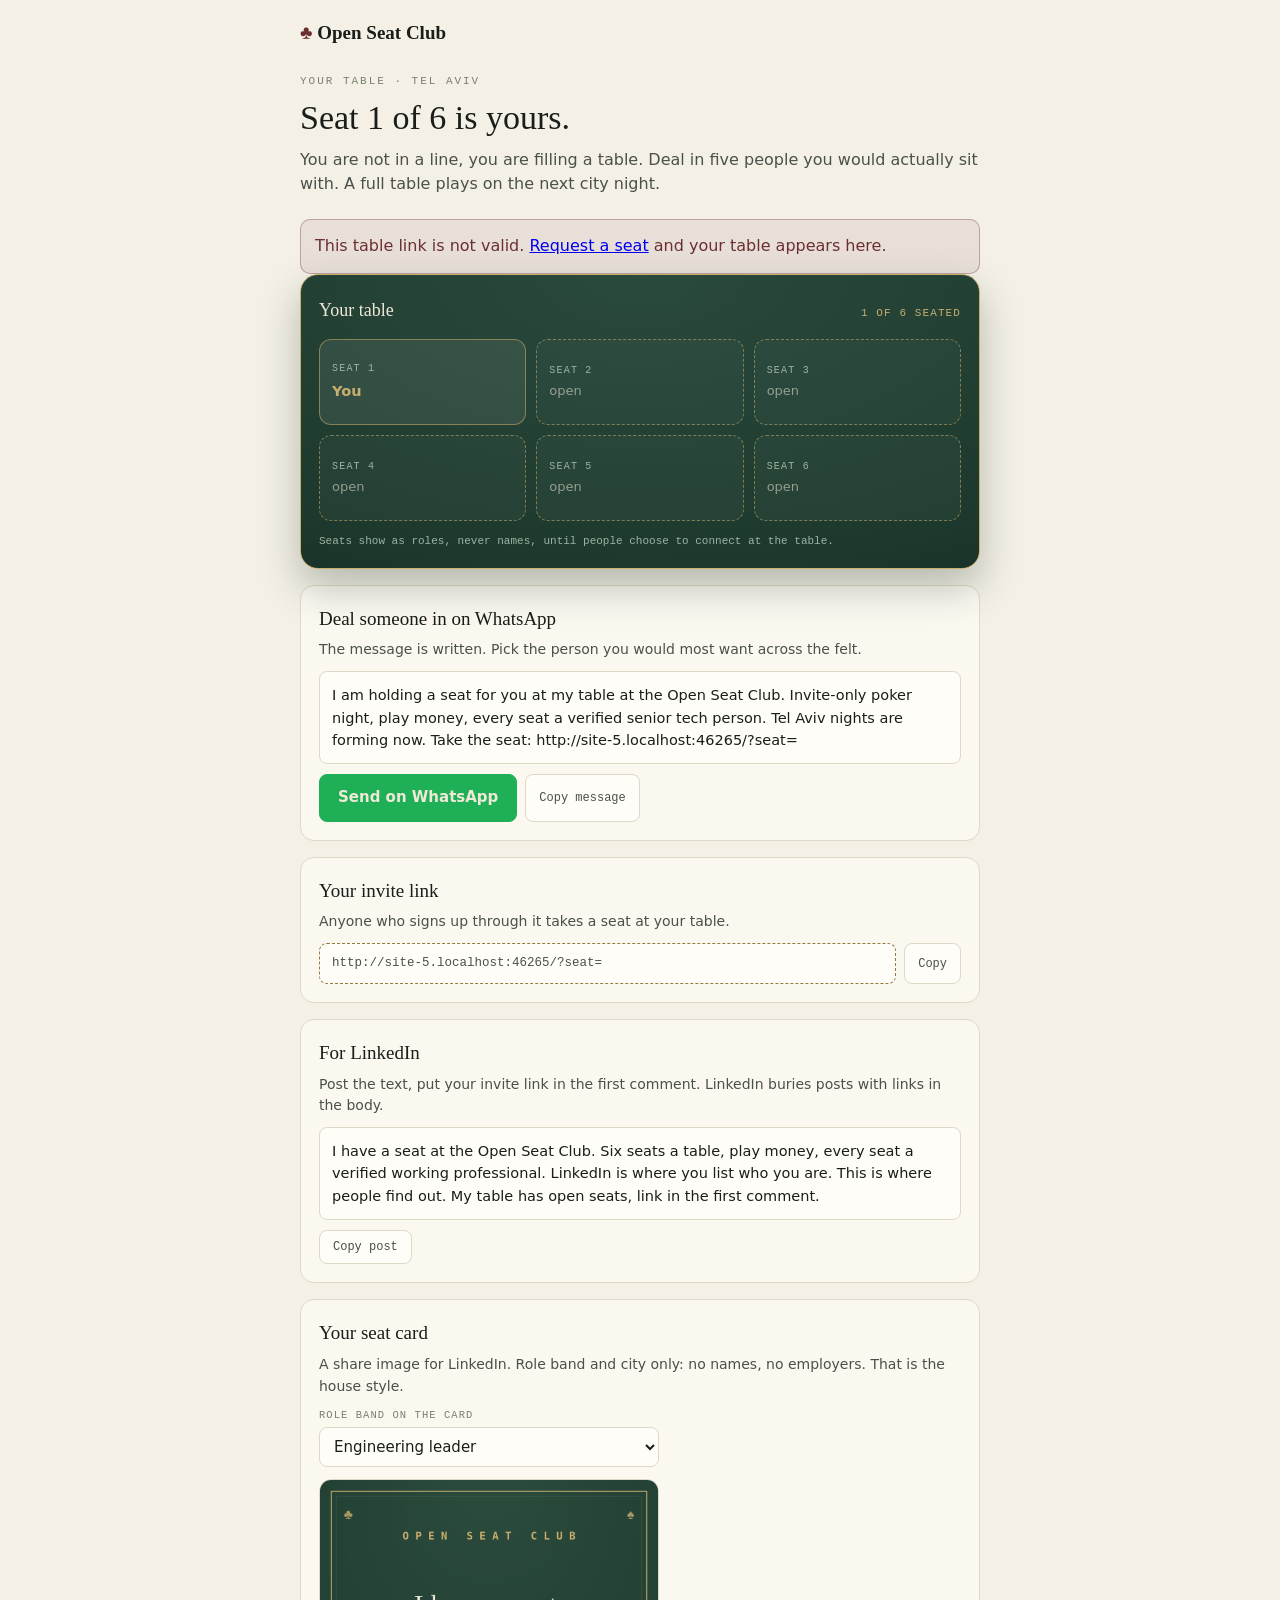
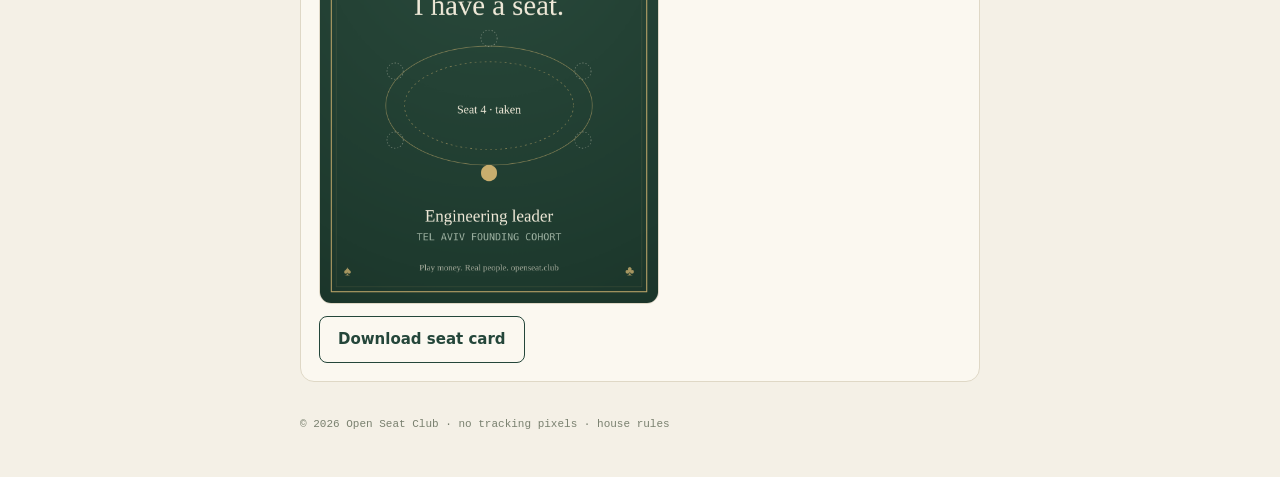
==== site/table.html @ 732f2aae "site static files (public web assets, source of truth for build-time fetch)" ====
<!doctype html>
<html lang="en">
<head>
<meta charset="utf-8">
<meta name="viewport" content="width=device-width, initial-scale=1, viewport-fit=cover">
<meta name="theme-color" content="#F4F0E6">
<meta name="robots" content="noindex">
<meta name="description" content="Your table at the Open Seat Club: six seats, five to deal in.">
<title>Your table · Open Seat Club</title>
<meta property="og:title" content="A seat is being held for you">
<meta property="og:description" content="Open Seat Club: invite-only, no-stakes poker, every seat a verified working professional. Tel Aviv deals first.">
<meta property="og:type" content="website">
<meta property="og:image" content="https://cdn.jsdelivr.net/gh/odedrochman/openseatclub-assets@63328d684c7a0b4c6c0c8c598cdfc95924810e41/og-felt.png">
<meta property="og:image:width" content="600">
<meta property="og:image:height" content="315">
<style>
  :root{
    --bone:#F4F0E6; --surface:#FBF8F0; --raised:#FFFDF7; --ink:#191E1A;
    --sec:#49514A; --muted:#79806F; --border:#DFD8C6;
    --pine:#24463A; --pine2:#183227; --brass:#96793D; --oxblood:#6B2F31;
    --felt:#1E3A2E; --gold:#C9AE6E; --green:#7FBF98; --cream:#EFE9D8; --sage:#9FB3A3;
    --disp:"Spectral", Georgia, "Times New Roman", serif;
    --body:"Alegreya Sans", "Gill Sans", "Segoe UI", system-ui, sans-serif;
    --mono:"IBM Plex Mono", "SF Mono", Menlo, Consolas, monospace;
  }
  *,*::before,*::after{box-sizing:border-box;margin:0;padding:0}
  html,body{overflow-x:clip}
  body{background:var(--bone);color:var(--ink);font-family:var(--body);line-height:1.55;font-size:16px}
  .wrap{max-width:720px;margin:0 auto;padding:0 20px}
  header{padding:18px 0 0}
  .mark{font-family:var(--disp);font-size:19px;font-weight:600}
  .mark .pip{color:var(--oxblood)}
  .eyebrow{font-family:var(--mono);font-size:11px;letter-spacing:.18em;text-transform:uppercase;color:var(--muted);margin:26px 0 8px}
  h1{font-family:var(--disp);font-weight:500;font-size:clamp(26px,6vw,34px);line-height:1.15;margin-bottom:10px}
  .lede{color:var(--sec);margin-bottom:22px}
  /* felt */
  .feltbox{position:relative;background:radial-gradient(130% 150% at 50% 0%,#2A4A3C 0%,var(--felt) 62%,#152A21 100%);border:1px solid var(--gold);border-radius:18px;padding:22px 18px 18px;color:var(--cream);box-shadow:0 18px 40px rgba(21,42,33,.28)}
  .fhd{display:flex;justify-content:space-between;align-items:baseline;gap:10px;flex-wrap:wrap;margin-bottom:14px}
  .fname{font-family:var(--disp);font-size:18px}
  .fstat{font-family:var(--mono);font-size:11px;letter-spacing:.1em;color:var(--gold)}
  .seats{display:grid;grid-template-columns:repeat(3,1fr);gap:10px}
  @media(max-width:430px){ .seats{grid-template-columns:repeat(2,1fr)} }
  .seat{border:1px dashed rgba(201,174,110,.55);border-radius:12px;min-height:86px;padding:10px 12px;background:rgba(255,253,247,.03);display:flex;flex-direction:column;justify-content:center;gap:3px}
  .seat.full{border-style:solid;background:rgba(255,253,247,.08)}
  .seat .sn{font-family:var(--mono);font-size:10px;letter-spacing:.12em;text-transform:uppercase;color:var(--sage)}
  .seat .sv{font-weight:700;font-size:14.5px}
  .seat.you .sv{color:var(--gold)}
  .seat .open{color:rgba(239,233,216,.55);font-size:13px}
  .fnote{font-family:var(--mono);font-size:11px;color:var(--sage);margin-top:12px}
  /* share blocks */
  .card{background:var(--surface);border:1px solid var(--border);border-radius:14px;padding:18px;margin-top:16px}
  .card h2{font-family:var(--disp);font-weight:500;font-size:19px;margin-bottom:6px}
  .card p.small{font-size:14px;color:var(--sec);margin-bottom:10px}
  .linkrow{display:flex;gap:8px;align-items:stretch}
  .linkbox{flex:1;font-family:var(--mono);font-size:12.5px;background:var(--raised);border:1px dashed var(--brass);border-radius:8px;padding:10px 12px;word-break:break-all;color:var(--sec)}
  .msg{font-size:14.5px;background:var(--raised);border:1px solid var(--border);border-radius:8px;padding:12px;color:var(--ink);white-space:pre-wrap;margin-bottom:10px}
  .btn{display:inline-block;font-family:var(--body);font-weight:700;font-size:15px;color:var(--cream);background:var(--pine);border:1px solid var(--pine);border-radius:8px;padding:11px 18px;cursor:pointer;text-decoration:none;text-align:center}
  .btn:hover{background:var(--pine2)}
  .btn.wa{background:#1FAF57;border-color:#1FAF57}
  .btn.ghost{background:transparent;color:var(--pine)}
  .mini{font-family:var(--mono);font-size:12px;padding:9px 13px;border:1px solid var(--border);border-radius:8px;background:var(--raised);color:var(--sec);cursor:pointer;white-space:nowrap}
  .mini:hover{border-color:var(--muted)}
  .mini.done{border-color:var(--green);color:var(--pine)}
  .btnrow{display:flex;gap:8px;flex-wrap:wrap;margin-top:4px}
  label{display:block;font-family:var(--mono);font-size:10.5px;letter-spacing:.1em;text-transform:uppercase;color:var(--muted);margin:10px 0 4px}
  select{font-family:var(--body);font-size:15px;padding:9px 10px;border:1px solid var(--border);border-radius:8px;background:var(--raised);color:var(--ink);width:100%;max-width:340px}
  canvas#cardcv{display:none}
  .cardprev{width:100%;max-width:340px;border-radius:12px;border:1px solid var(--border);display:block;margin:12px 0}
  footer{padding:34px 0 44px;font-family:var(--mono);font-size:11px;color:var(--muted)}
  .err{display:none;background:rgba(107,47,49,.08);border:1px solid rgba(107,47,49,.35);color:var(--oxblood);border-radius:10px;padding:14px;margin-top:20px}
</style>
</head>
<body>
<div class="wrap">
  <header><div class="mark"><span class="pip">&#9827;</span> Open Seat Club</div></header>

  <p class="eyebrow" id="welcome-line">Your table &middot; Tel Aviv</p>
  <h1 id="headline">Seat 1 of 6 is yours.</h1>
  <p class="lede">You are not in a line, you are filling a table. Deal in five people you would actually sit with. A full table plays on the next city night.</p>

  <div class="err" id="err">This table link is not valid. <a href="/">Request a seat</a> and your table appears here.</div>

  <div class="feltbox" id="felt">
    <div class="fhd"><span class="fname">Your table</span><span class="fstat" id="fstat">1 OF 6 SEATED</span></div>
    <div class="seats" id="seats"></div>
    <p class="fnote">Seats show as roles, never names, until people choose to connect at the table.</p>
  </div>

  <div class="card">
    <h2>Deal someone in on WhatsApp</h2>
    <p class="small">The message is written. Pick the person you would most want across the felt.</p>
    <div class="msg" id="wamsg"></div>
    <div class="btnrow">
      <a class="btn wa" id="wabtn" href="#" target="_blank" rel="noopener">Send on WhatsApp</a>
      <button class="mini" data-copy="wamsg">Copy message</button>
    </div>
  </div>

  <div class="card">
    <h2>Your invite link</h2>
    <p class="small">Anyone who signs up through it takes a seat at your table.</p>
    <div class="linkrow">
      <div class="linkbox" id="invlink"></div>
      <button class="mini" data-copy="invlink">Copy</button>
    </div>
  </div>

  <div class="card">
    <h2>For LinkedIn</h2>
    <p class="small">Post the text, put your invite link in the first comment. LinkedIn buries posts with links in the body.</p>
    <div class="msg" id="limsg"></div>
    <div class="btnrow"><button class="mini" data-copy="limsg">Copy post</button></div>
  </div>

  <div class="card">
    <h2>Your seat card</h2>
    <p class="small">A share image for LinkedIn. Role band and city only: no names, no employers. That is the house style.</p>
    <label for="role">Role band on the card</label>
    <select id="role">
      <option>Engineering leader</option>
      <option>Product leader</option>
      <option>Founder</option>
      <option>Design leader</option>
      <option>Data leader</option>
      <option>Senior operator</option>
    </select>
    <img class="cardprev" id="cardprev" alt="Preview of your seat card">
    <canvas id="cardcv" width="1080" height="1350"></canvas>
    <div class="btnrow">
      <a class="btn ghost" id="dl" download="open-seat-club-seat-card.png" href="#">Download seat card</a>
    </div>
  </div>

  <footer>&copy; 2026 Open Seat Club &middot; no tracking pixels &middot; house rules</footer>
</div>

<script>
(function(){
  "use strict";
  var qs=new URLSearchParams(location.search);
  var code=(qs.get('c')||'').toLowerCase().slice(0,16);
  var ORIGIN=location.origin;
  var invite=ORIGIN+'/?seat='+encodeURIComponent(code);

  var WA='I am holding a seat for you at my table at the Open Seat Club. Invite-only poker night, play money, every seat a verified senior tech person. Tel Aviv nights are forming now. Take the seat: '+invite;
  var LI='I have a seat at the Open Seat Club. Six seats a table, play money, every seat a verified working professional. LinkedIn is where you list who you are. This is where people find out. My table has open seats, link in the first comment.';

  document.getElementById('wamsg').textContent=WA;
  document.getElementById('limsg').textContent=LI;
  document.getElementById('invlink').textContent=invite;
  document.getElementById('wabtn').href='https://wa.me/?text='+encodeURIComponent(WA);
  if(qs.get('welcome')){ document.getElementById('welcome-line').textContent='Verified · Your table · Tel Aviv'; }

  /* copy buttons */
  document.querySelectorAll('[data-copy]').forEach(function(b){
    b.addEventListener('click',function(){
      var t=document.getElementById(b.getAttribute('data-copy')).textContent;
      (navigator.clipboard?navigator.clipboard.writeText(t):Promise.reject()).then(function(){
        b.classList.add('done'); var old=b.textContent; b.textContent='Copied';
        setTimeout(function(){ b.classList.remove('done'); b.textContent=old; },1600);
      }).catch(function(){
        var ta=document.createElement('textarea'); ta.value=t; document.body.appendChild(ta);
        ta.select(); try{ document.execCommand('copy'); }catch(e){} document.body.removeChild(ta);
        b.textContent='Copied'; setTimeout(function(){ b.textContent='Copy'; },1600);
      });
    });
  });

  /* seats */
  var seatsEl=document.getElementById('seats');
  function renderSeats(filled,pending){
    seatsEl.innerHTML='';
    for(var i=1;i<=6;i++){
      var d=document.createElement('div');
      if(i===1){ d.className='seat full you'; d.innerHTML='<span class="sn">Seat 1</span><span class="sv">You</span>'; }
      else if(i<=filled){ d.className='seat full'; d.innerHTML='<span class="sn">Seat '+i+'</span><span class="sv">Taken &middot; verified</span>'; }
      else if(i<=filled+pending){ d.className='seat'; d.innerHTML='<span class="sn">Seat '+i+'</span><span class="open">invited &middot; verifying</span>'; }
      else { d.className='seat'; d.innerHTML='<span class="sn">Seat '+i+'</span><span class="open">open</span>'; }
      seatsEl.appendChild(d);
    }
    document.getElementById('fstat').textContent=Math.min(filled,6)+' OF 6 SEATED';
    if(filled>=6){ document.getElementById('headline').textContent='Your table is full. It plays next city night.'; }
    else if(filled>1){ document.getElementById('headline').textContent='Seat '+filled+' of 6 filled. '+(6-filled)+' to go.'; }
  }
  renderSeats(1,0);

  if(code){
    fetch('/api/table?c='+encodeURIComponent(code)).then(function(r){
      if(!r.ok) throw 0; return r.json();
    }).then(function(d){
      if(d && d.ok) renderSeats(d.seats,d.pending||0);
      else throw 0;
    }).catch(function(){
      document.getElementById('err').style.display='block';
    });
  } else {
    document.getElementById('err').style.display='block';
  }

  /* seat card generator: role band + city only. No names, no employers. */
  var cv=document.getElementById('cardcv'), cx=cv.getContext('2d');
  var SUITS=['♠','♥','♦','♣'];
  function draw(role){
    var W=1080,H=1350;
    var g=cx.createRadialGradient(W/2,0,120,W/2,H*0.4,H*1.1);
    g.addColorStop(0,'#2A4A3C'); g.addColorStop(0.6,'#1E3A2E'); g.addColorStop(1,'#152A21');
    cx.fillStyle=g; cx.fillRect(0,0,W,H);
    /* border */
    cx.strokeStyle='#C9AE6E'; cx.lineWidth=3; cx.strokeRect(36,36,W-72,H-72);
    cx.strokeStyle='rgba(201,174,110,.35)'; cx.lineWidth=1; cx.strokeRect(52,52,W-104,H-104);
    /* corner pips */
    cx.fillStyle='rgba(201,174,110,.8)'; cx.font='44px Georgia';
    cx.textAlign='left'; cx.fillText(SUITS[3],76,124);
    cx.textAlign='right'; cx.fillText(SUITS[0],W-76,124);
    cx.textAlign='left'; cx.fillText(SUITS[0],76,H-88);
    cx.textAlign='right'; cx.fillText(SUITS[3],W-76,H-88);
    /* wordmark */
    cx.textAlign='center';
    cx.fillStyle='#C9AE6E';
    cx.font='600 34px Menlo, monospace';
    cx.fillText('O P E N   S E A T   C L U B',W/2,190);
    /* headline */
    cx.fillStyle='#EFE9D8';
    cx.font='500 92px Georgia, serif';
    cx.fillText('I have a seat.',W/2,430);
    /* seat oval */
    cx.save();
    cx.strokeStyle='rgba(201,174,110,.6)'; cx.lineWidth=2;
    cx.beginPath(); cx.ellipse(W/2,720,330,190,0,0,Math.PI*2); cx.stroke();
    cx.setLineDash([6,10]);
    cx.beginPath(); cx.ellipse(W/2,720,270,140,0,0,Math.PI*2); cx.stroke();
    cx.restore();
    /* the six seats around the oval */
    var pts=[[W/2,505],[W/2+300,610],[W/2+300,830],[W/2,935],[W/2-300,830],[W/2-300,610]];
    for(var i=0;i<6;i++){
      cx.beginPath(); cx.arc(pts[i][0],pts[i][1],26,0,Math.PI*2);
      if(i===3){ cx.fillStyle='#C9AE6E'; cx.fill(); }
      else{ cx.strokeStyle='rgba(239,233,216,.5)'; cx.lineWidth=2; cx.setLineDash(i===3?[]:[4,6]); cx.stroke(); cx.setLineDash([]); }
    }
    cx.fillStyle='#EFE9D8'; cx.font='38px Georgia, serif';
    cx.fillText('Seat 4 · taken',W/2,745);
    /* role band + city: the whole identity, coarse on purpose */
    cx.fillStyle='#EFE9D8'; cx.font='54px Georgia, serif';
    cx.fillText(role,W/2,1090);
    cx.fillStyle='#9FB3A3'; cx.font='32px Menlo, monospace';
    cx.fillText('TEL AVIV FOUNDING COHORT',W/2,1150);
    /* footer line */
    cx.fillStyle='rgba(239,233,216,.65)'; cx.font='28px Georgia, serif';
    cx.fillText('Play money. Real people. openseat.club',W/2,1246);
    /* refresh preview + download */
    var url=cv.toDataURL('image/png');
    document.getElementById('cardprev').src=url;
    document.getElementById('dl').href=url;
  }
  var sel=document.getElementById('role');
  sel.addEventListener('change',function(){ draw(sel.value); });
  draw(sel.value);
})();
</script>
</body>
</html>
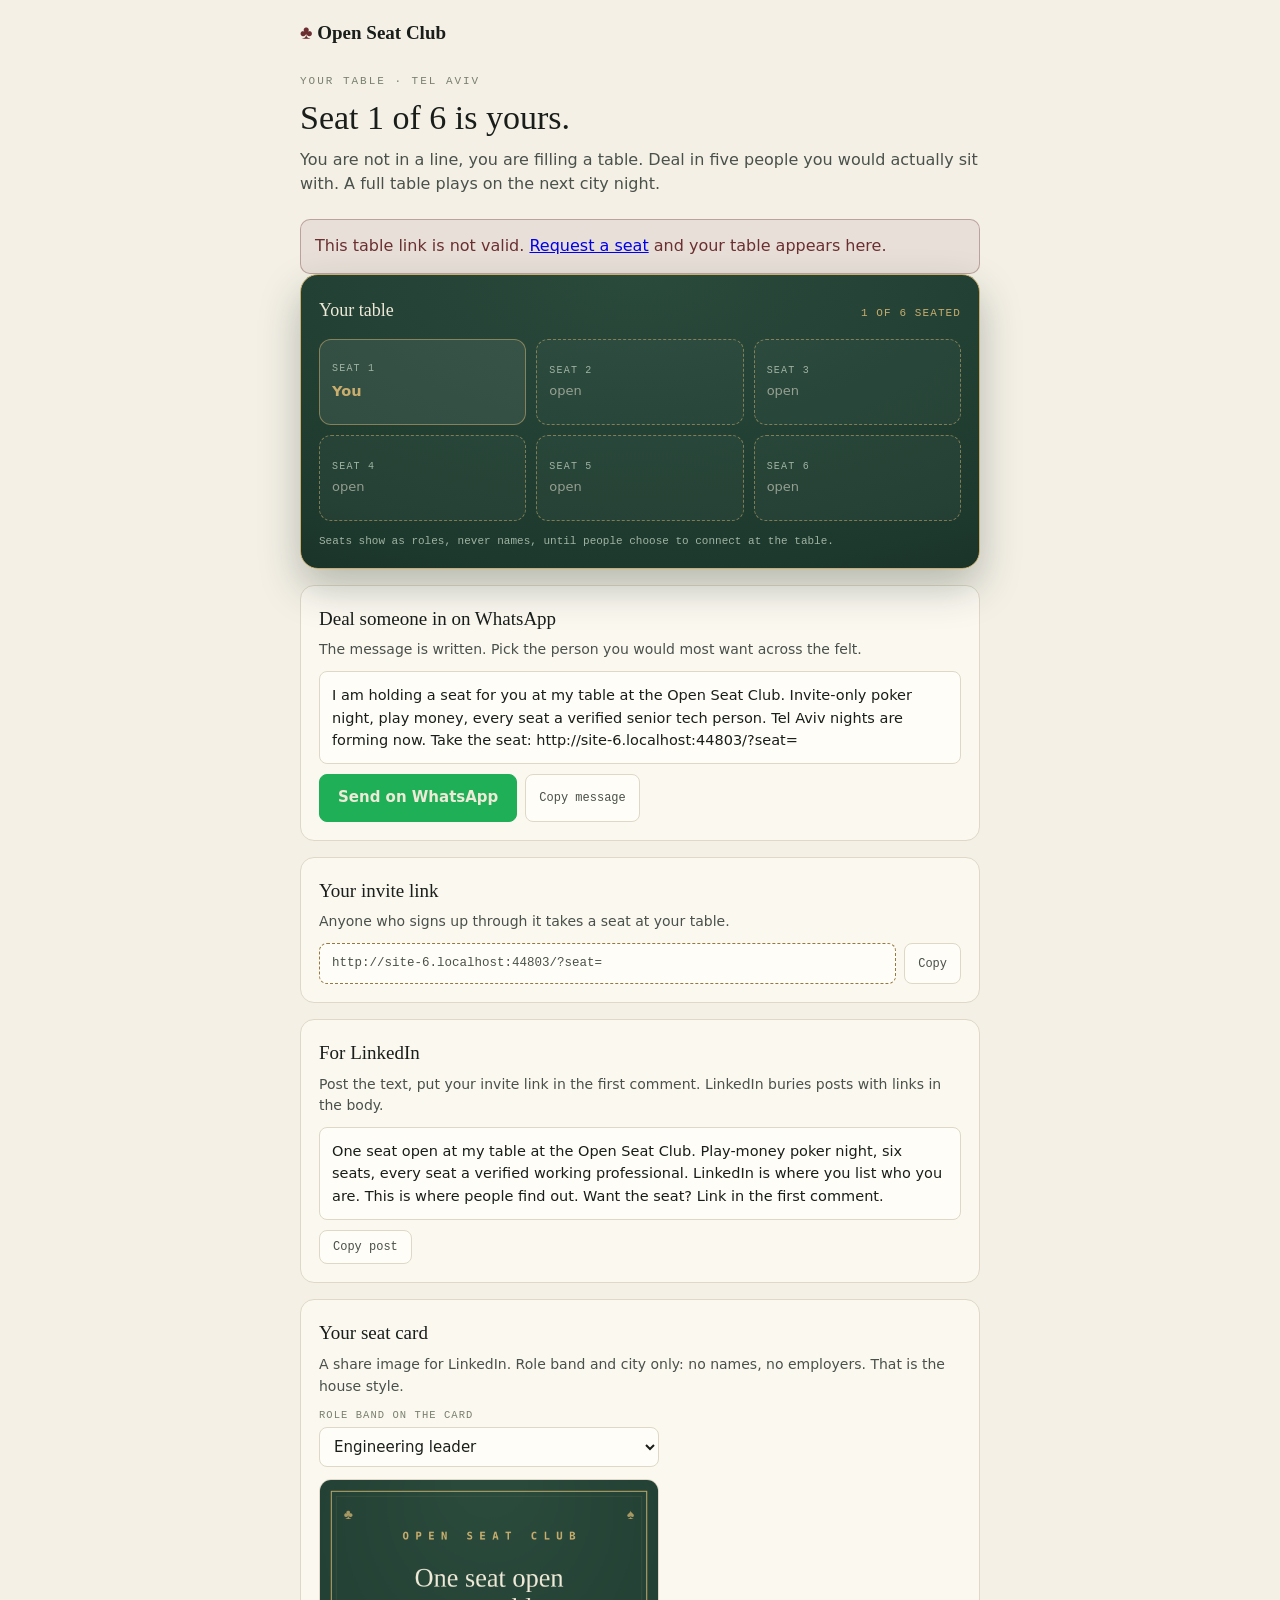
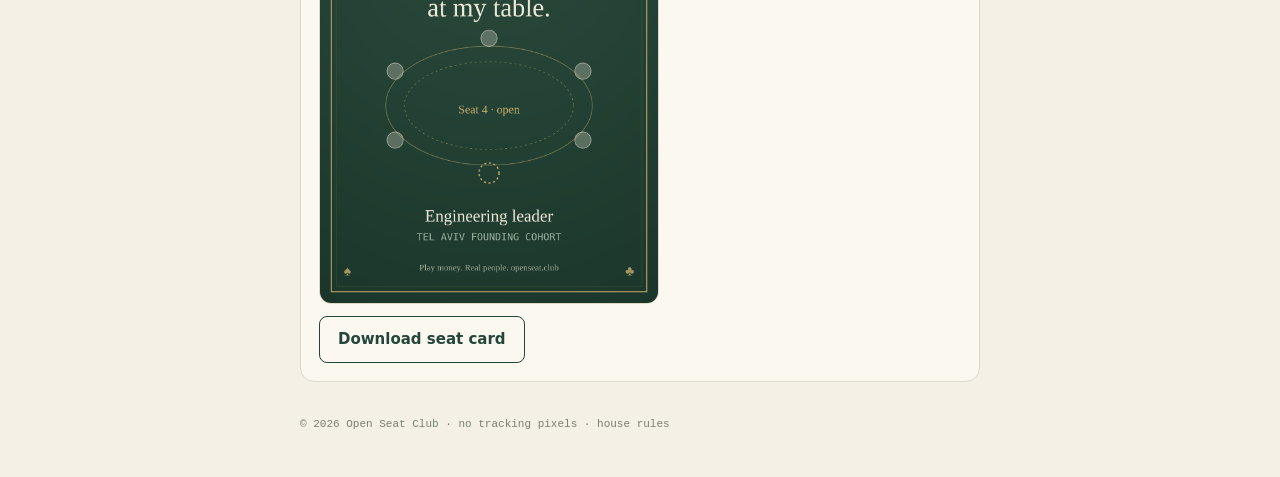
==== commit bd907140: "hero messaging clarity pass + open-seat share artifacts" ====
--- a/site/table.html
+++ b/site/table.html
@@ -8,7 +8,7 @@
 <meta name="description" content="Your table at the Open Seat Club: six seats, five to deal in.">
 <title>Your table · Open Seat Club</title>
 <meta property="og:title" content="A seat is being held for you">
-<meta property="og:description" content="Open Seat Club: invite-only, no-stakes poker, every seat a verified working professional. Tel Aviv deals first.">
+<meta property="og:description" content="Open Seat Club: invite-only, play-money poker nights, every seat a verified tech professional. Tel Aviv deals first.">
 <meta property="og:type" content="website">
 <meta property="og:image" content="https://cdn.jsdelivr.net/gh/odedrochman/openseatclub-assets@63328d684c7a0b4c6c0c8c598cdfc95924810e41/og-felt.png">
 <meta property="og:image:width" content="600">
@@ -143,7 +143,7 @@
   var invite=ORIGIN+'/?seat='+encodeURIComponent(code);
 
   var WA='I am holding a seat for you at my table at the Open Seat Club. Invite-only poker night, play money, every seat a verified senior tech person. Tel Aviv nights are forming now. Take the seat: '+invite;
-  var LI='I have a seat at the Open Seat Club. Six seats a table, play money, every seat a verified working professional. LinkedIn is where you list who you are. This is where people find out. My table has open seats, link in the first comment.';
+  var LI='One seat open at my table at the Open Seat Club. Play-money poker night, six seats, every seat a verified working professional. LinkedIn is where you list who you are. This is where people find out. Want the seat? Link in the first comment.';
 
   document.getElementById('wamsg').textContent=WA;
   document.getElementById('limsg').textContent=LI;
@@ -219,10 +219,11 @@
     cx.fillStyle='#C9AE6E';
     cx.font='600 34px Menlo, monospace';
     cx.fillText('O P E N   S E A T   C L U B',W/2,190);
-    /* headline */
+    /* headline: the open seat is the star (status + invitation + scarcity) */
     cx.fillStyle='#EFE9D8';
-    cx.font='500 92px Georgia, serif';
-    cx.fillText('I have a seat.',W/2,430);
+    cx.font='500 84px Georgia, serif';
+    cx.fillText('One seat open',W/2,340);
+    cx.fillText('at my table.',W/2,435);
     /* seat oval */
     cx.save();
     cx.strokeStyle='rgba(201,174,110,.6)'; cx.lineWidth=2;
@@ -230,15 +231,16 @@
     cx.setLineDash([6,10]);
     cx.beginPath(); cx.ellipse(W/2,720,270,140,0,0,Math.PI*2); cx.stroke();
     cx.restore();
-    /* the six seats around the oval */
+    /* the six seats around the oval: five taken (solid), the open one in gold */
     var pts=[[W/2,505],[W/2+300,610],[W/2+300,830],[W/2,935],[W/2-300,830],[W/2-300,610]];
     for(var i=0;i<6;i++){
-      cx.beginPath(); cx.arc(pts[i][0],pts[i][1],26,0,Math.PI*2);
-      if(i===3){ cx.fillStyle='#C9AE6E'; cx.fill(); }
-      else{ cx.strokeStyle='rgba(239,233,216,.5)'; cx.lineWidth=2; cx.setLineDash(i===3?[]:[4,6]); cx.stroke(); cx.setLineDash([]); }
+      cx.beginPath(); cx.arc(pts[i][0],pts[i][1],i===3?32:26,0,Math.PI*2);
+      if(i===3){ cx.strokeStyle='#C9AE6E'; cx.lineWidth=4; cx.setLineDash([7,8]); cx.stroke(); cx.setLineDash([]); }
+      else{ cx.fillStyle='rgba(239,233,216,.28)'; cx.fill();
+            cx.strokeStyle='rgba(239,233,216,.7)'; cx.lineWidth=2; cx.stroke(); }
     }
-    cx.fillStyle='#EFE9D8'; cx.font='38px Georgia, serif';
-    cx.fillText('Seat 4 · taken',W/2,745);
+    cx.fillStyle='#C9AE6E'; cx.font='38px Georgia, serif';
+    cx.fillText('Seat 4 · open',W/2,745);
     /* role band + city: the whole identity, coarse on purpose */
     cx.fillStyle='#EFE9D8'; cx.font='54px Georgia, serif';
     cx.fillText(role,W/2,1090);
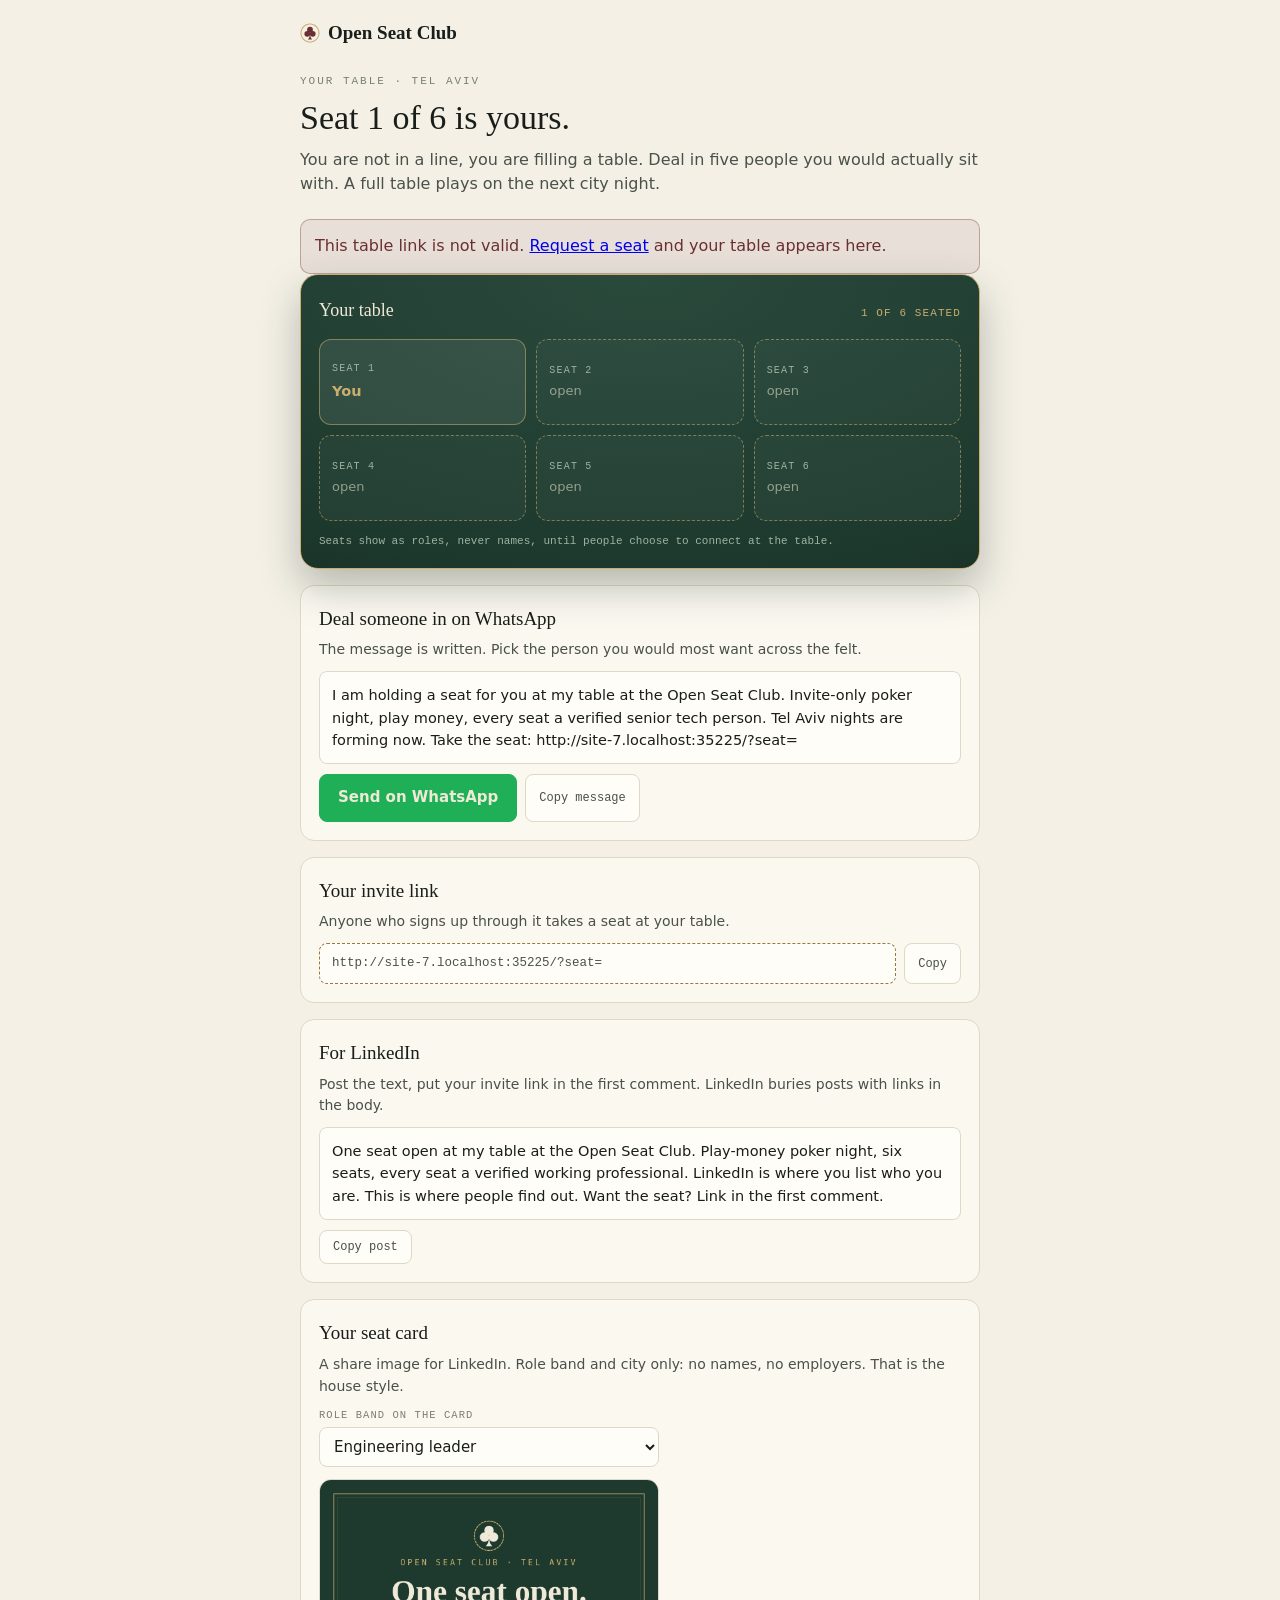
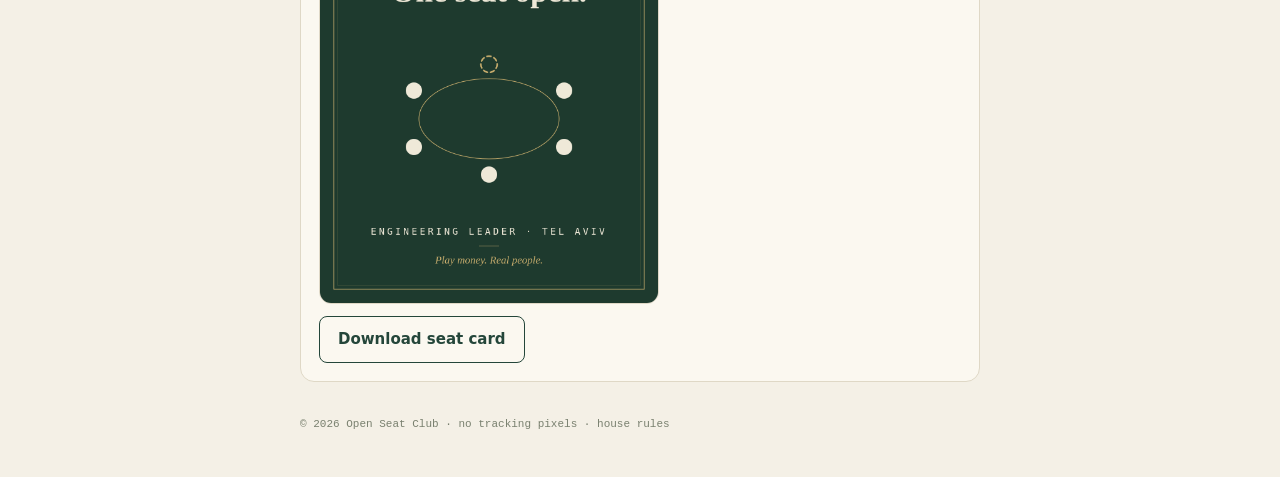
==== commit 3ae6ac1e: "brand kit integration: header mark, favicon links, seat-card frame, og repin" ====
--- a/site/table.html
+++ b/site/table.html
@@ -10,9 +10,12 @@
 <meta property="og:title" content="A seat is being held for you">
 <meta property="og:description" content="Open Seat Club: invite-only, play-money poker nights, every seat a verified tech professional. Tel Aviv deals first.">
 <meta property="og:type" content="website">
-<meta property="og:image" content="https://cdn.jsdelivr.net/gh/odedrochman/openseatclub-assets@63328d684c7a0b4c6c0c8c598cdfc95924810e41/og-felt.png">
-<meta property="og:image:width" content="600">
-<meta property="og:image:height" content="315">
+<meta property="og:image" content="https://cdn.jsdelivr.net/gh/odedrochman/openseatclub-assets@79955992203d24bace0b9960f568c1b742d97818/og-felt.png">
+<meta property="og:image:width" content="1200">
+<meta property="og:image:height" content="630">
+<link rel="icon" href="/favicon.svg" type="image/svg+xml">
+<link rel="icon" href="/icon-32.png" type="image/png" sizes="32x32">
+<link rel="apple-touch-icon" href="/icon-192.png">
 <style>
   :root{
     --bone:#F4F0E6; --surface:#FBF8F0; --raised:#FFFDF7; --ink:#191E1A;
@@ -28,8 +31,9 @@
   body{background:var(--bone);color:var(--ink);font-family:var(--body);line-height:1.55;font-size:16px}
   .wrap{max-width:720px;margin:0 auto;padding:0 20px}
   header{padding:18px 0 0}
-  .mark{font-family:var(--disp);font-size:19px;font-weight:600}
-  .mark .pip{color:var(--oxblood)}
+  .mark{display:flex;align-items:center;gap:8px;font-family:var(--disp);font-size:19px;font-weight:600}
+  .mark .pip{display:inline-flex;align-items:center}
+  .mark .pip svg{display:block}
   .eyebrow{font-family:var(--mono);font-size:11px;letter-spacing:.18em;text-transform:uppercase;color:var(--muted);margin:26px 0 8px}
   h1{font-family:var(--disp);font-weight:500;font-size:clamp(26px,6vw,34px);line-height:1.15;margin-bottom:10px}
   .lede{color:var(--sec);margin-bottom:22px}
@@ -72,7 +76,7 @@
 </head>
 <body>
 <div class="wrap">
-  <header><div class="mark"><span class="pip">&#9827;</span> Open Seat Club</div></header>
+  <header><div class="mark"><span class="pip" aria-hidden="true"><svg viewBox="0 0 512 512" width="20" height="20" role="img"><circle cx="256" cy="256" r="230" fill="none" stroke="#C9AE6E" stroke-width="28" stroke-dasharray="30 20" stroke-linecap="round"/><g fill="#6B2F31"><circle cx="256" cy="172" r="74"/><circle cx="186" cy="276" r="74"/><circle cx="326" cy="276" r="74"/><path d="M256 278 C252 346 236 388 204 420 L308 420 C276 388 260 346 256 278 Z"/></g></svg></span>Open Seat Club</div></header>
 
   <p class="eyebrow" id="welcome-line">Your table &middot; Tel Aviv</p>
   <h1 id="headline">Seat 1 of 6 is yours.</h1>
@@ -197,58 +201,62 @@
     document.getElementById('err').style.display='block';
   }
 
-  /* seat card generator: role band + city only. No names, no employers. */
+  /* seat card generator: brand-kit frame (2026-07-16). Role band + city only.
+     No names, no employers. Composition mirrors brand/png/seat-card-1080x1350.png. */
   var cv=document.getElementById('cardcv'), cx=cv.getContext('2d');
-  var SUITS=['♠','♥','♦','♣'];
+  function pipMark(x,y,r,pipColor,ringColor){
+    /* dashed open-seat ring with the club pip inside (the logomark) */
+    cx.save();
+    cx.strokeStyle=ringColor; cx.lineWidth=r*0.055;
+    cx.setLineDash([r*0.118,r*0.079]); cx.lineCap='round';
+    cx.beginPath(); cx.arc(x,y,r*0.9,0,Math.PI*2); cx.stroke();
+    cx.setLineDash([]);
+    var s=r/256; /* pip geometry from the 512-viewBox mark master */
+    cx.fillStyle=pipColor;
+    cx.beginPath(); cx.arc(x,y+(172-256)*s,74*s,0,Math.PI*2); cx.fill();
+    cx.beginPath(); cx.arc(x+(186-256)*s,y+(276-256)*s,74*s,0,Math.PI*2); cx.fill();
+    cx.beginPath(); cx.arc(x+(326-256)*s,y+(276-256)*s,74*s,0,Math.PI*2); cx.fill();
+    cx.beginPath();
+    cx.moveTo(x,y+22*s);
+    cx.bezierCurveTo(x-4*s,y+90*s,x-20*s,y+132*s,x-52*s,y+164*s);
+    cx.lineTo(x+52*s,y+164*s);
+    cx.bezierCurveTo(x+20*s,y+132*s,x+4*s,y+90*s,x,y+22*s);
+    cx.closePath(); cx.fill();
+    cx.restore();
+  }
+  function mono(px){ if('letterSpacing' in cx) cx.letterSpacing=Math.round(px*0.28)+'px'; cx.font='500 '+px+'px Menlo, Consolas, monospace'; }
+  function monoOff(){ if('letterSpacing' in cx) cx.letterSpacing='0px'; }
   function draw(role){
-    var W=1080,H=1350;
-    var g=cx.createRadialGradient(W/2,0,120,W/2,H*0.4,H*1.1);
-    g.addColorStop(0,'#2A4A3C'); g.addColorStop(0.6,'#1E3A2E'); g.addColorStop(1,'#152A21');
-    cx.fillStyle=g; cx.fillRect(0,0,W,H);
-    /* border */
-    cx.strokeStyle='#C9AE6E'; cx.lineWidth=3; cx.strokeRect(36,36,W-72,H-72);
-    cx.strokeStyle='rgba(201,174,110,.35)'; cx.lineWidth=1; cx.strokeRect(52,52,W-104,H-104);
-    /* corner pips */
-    cx.fillStyle='rgba(201,174,110,.8)'; cx.font='44px Georgia';
-    cx.textAlign='left'; cx.fillText(SUITS[3],76,124);
-    cx.textAlign='right'; cx.fillText(SUITS[0],W-76,124);
-    cx.textAlign='left'; cx.fillText(SUITS[0],76,H-88);
-    cx.textAlign='right'; cx.fillText(SUITS[3],W-76,H-88);
-    /* wordmark */
-    cx.textAlign='center';
-    cx.fillStyle='#C9AE6E';
-    cx.font='600 34px Menlo, monospace';
-    cx.fillText('O P E N   S E A T   C L U B',W/2,190);
-    /* headline: the open seat is the star (status + invitation + scarcity) */
-    cx.fillStyle='#EFE9D8';
-    cx.font='500 84px Georgia, serif';
-    cx.fillText('One seat open',W/2,340);
-    cx.fillText('at my table.',W/2,435);
-    /* seat oval */
+    var W=1080,H=1350,GOLD='#C9AE6E',CREAM='#EFE9D8';
+    cx.fillStyle='#1E3A2E'; cx.fillRect(0,0,W,H);
+    /* double frame */
+    cx.strokeStyle=GOLD; cx.lineWidth=2; cx.strokeRect(44,44,W-88,H-88);
+    cx.strokeStyle='rgba(201,174,110,.45)'; cx.lineWidth=1; cx.strokeRect(56,56,W-112,H-112);
+    /* logomark: cream pip in dashed gold ring */
+    pipMark(W/2,178,52,CREAM,GOLD);
+    /* eyebrow */
+    cx.textAlign='center'; cx.fillStyle=GOLD;
+    mono(26); cx.fillText('OPEN SEAT CLUB · TEL AVIV',W/2,272); monoOff();
+    /* headline */
+    cx.fillStyle=CREAM; cx.font='600 100px Spectral, Georgia, serif';
+    cx.fillText('One seat open.',W/2,388);
+    /* table motif: gold oval, five cream seats, the open seat dashed at the top */
+    cx.strokeStyle=GOLD; cx.lineWidth=2;
+    cx.beginPath(); cx.ellipse(W/2,762,224,128,0,0,Math.PI*2); cx.stroke();
+    var seats=[[W/2-240,672],[W/2+240,672],[W/2-240,852],[W/2+240,852],[W/2,940]];
+    cx.fillStyle=CREAM;
+    for(var i=0;i<5;i++){ cx.beginPath(); cx.arc(seats[i][0],seats[i][1],26,0,Math.PI*2); cx.fill(); }
     cx.save();
-    cx.strokeStyle='rgba(201,174,110,.6)'; cx.lineWidth=2;
-    cx.beginPath(); cx.ellipse(W/2,720,330,190,0,0,Math.PI*2); cx.stroke();
-    cx.setLineDash([6,10]);
-    cx.beginPath(); cx.ellipse(W/2,720,270,140,0,0,Math.PI*2); cx.stroke();
+    cx.strokeStyle=GOLD; cx.lineWidth=5; cx.setLineDash([13,10]); cx.lineCap='round';
+    cx.beginPath(); cx.arc(W/2,588,26,0,Math.PI*2); cx.stroke();
     cx.restore();
-    /* the six seats around the oval: five taken (solid), the open one in gold */
-    var pts=[[W/2,505],[W/2+300,610],[W/2+300,830],[W/2,935],[W/2-300,830],[W/2-300,610]];
-    for(var i=0;i<6;i++){
-      cx.beginPath(); cx.arc(pts[i][0],pts[i][1],i===3?32:26,0,Math.PI*2);
-      if(i===3){ cx.strokeStyle='#C9AE6E'; cx.lineWidth=4; cx.setLineDash([7,8]); cx.stroke(); cx.setLineDash([]); }
-      else{ cx.fillStyle='rgba(239,233,216,.28)'; cx.fill();
-            cx.strokeStyle='rgba(239,233,216,.7)'; cx.lineWidth=2; cx.stroke(); }
-    }
-    cx.fillStyle='#C9AE6E'; cx.font='38px Georgia, serif';
-    cx.fillText('Seat 4 · open',W/2,745);
     /* role band + city: the whole identity, coarse on purpose */
-    cx.fillStyle='#EFE9D8'; cx.font='54px Georgia, serif';
-    cx.fillText(role,W/2,1090);
-    cx.fillStyle='#9FB3A3'; cx.font='32px Menlo, monospace';
-    cx.fillText('TEL AVIV FOUNDING COHORT',W/2,1150);
-    /* footer line */
-    cx.fillStyle='rgba(239,233,216,.65)'; cx.font='28px Georgia, serif';
-    cx.fillText('Play money. Real people. openseat.club',W/2,1246);
+    cx.fillStyle=CREAM; mono(30);
+    cx.fillText((role+' · Tel Aviv').toUpperCase(),W/2,1132); monoOff();
+    cx.strokeStyle=GOLD; cx.lineWidth=1;
+    cx.beginPath(); cx.moveTo(W/2-32,1168); cx.lineTo(W/2+32,1168); cx.stroke();
+    cx.fillStyle=GOLD; cx.font='italic 500 34px Spectral, Georgia, serif';
+    cx.fillText('Play money. Real people.',W/2,1224);
     /* refresh preview + download */
     var url=cv.toDataURL('image/png');
     document.getElementById('cardprev').src=url;
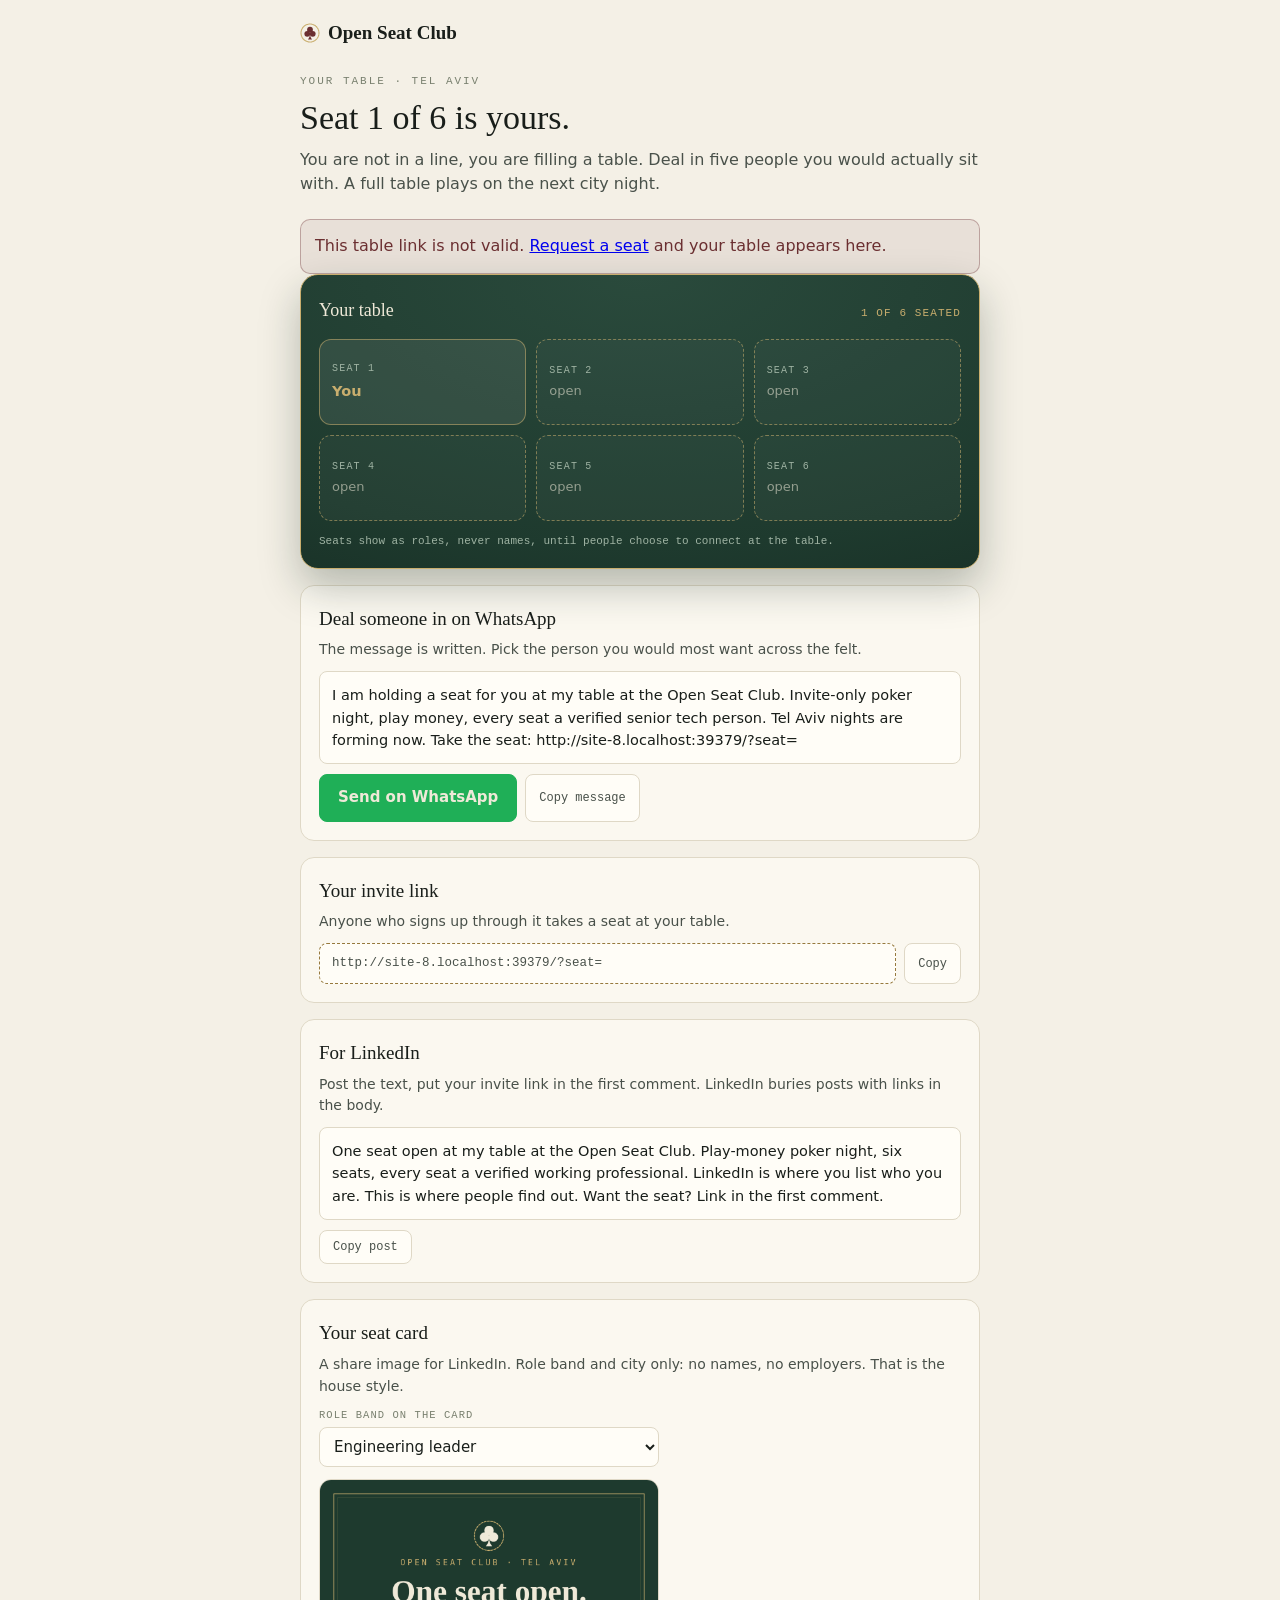
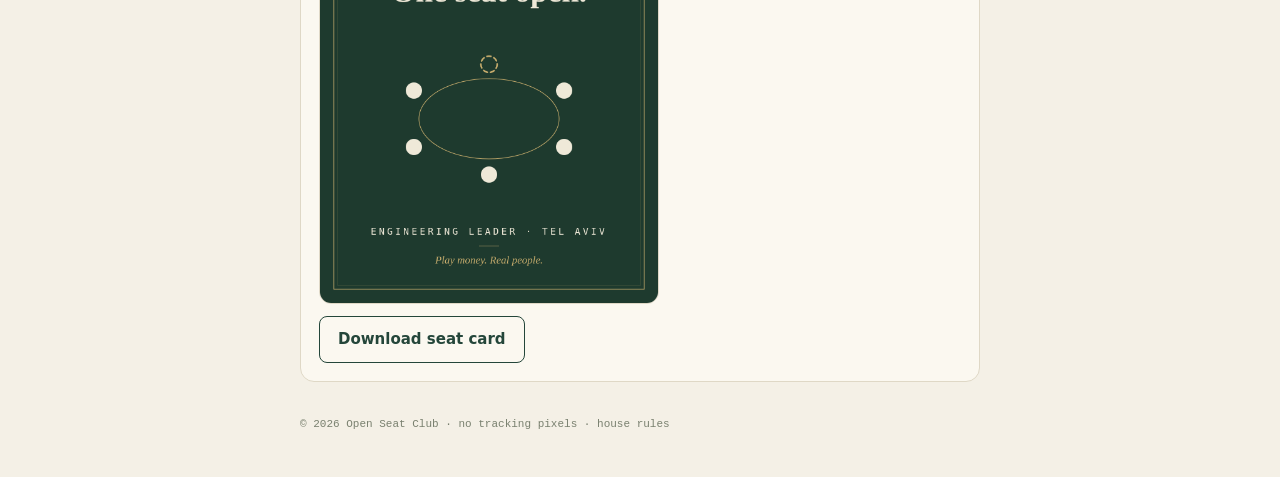
==== commit be7c6e58: "fix og:image path to site/og-felt.png; icon-16 link; drop dead role=img" ====
--- a/site/table.html
+++ b/site/table.html
@@ -10,11 +10,12 @@
 <meta property="og:title" content="A seat is being held for you">
 <meta property="og:description" content="Open Seat Club: invite-only, play-money poker nights, every seat a verified tech professional. Tel Aviv deals first.">
 <meta property="og:type" content="website">
-<meta property="og:image" content="https://cdn.jsdelivr.net/gh/odedrochman/openseatclub-assets@79955992203d24bace0b9960f568c1b742d97818/og-felt.png">
+<meta property="og:image" content="https://cdn.jsdelivr.net/gh/odedrochman/openseatclub-assets@79955992203d24bace0b9960f568c1b742d97818/site/og-felt.png">
 <meta property="og:image:width" content="1200">
 <meta property="og:image:height" content="630">
 <link rel="icon" href="/favicon.svg" type="image/svg+xml">
 <link rel="icon" href="/icon-32.png" type="image/png" sizes="32x32">
+<link rel="icon" href="/icon-16.png" type="image/png" sizes="16x16">
 <link rel="apple-touch-icon" href="/icon-192.png">
 <style>
   :root{
@@ -76,7 +77,7 @@
 </head>
 <body>
 <div class="wrap">
-  <header><div class="mark"><span class="pip" aria-hidden="true"><svg viewBox="0 0 512 512" width="20" height="20" role="img"><circle cx="256" cy="256" r="230" fill="none" stroke="#C9AE6E" stroke-width="28" stroke-dasharray="30 20" stroke-linecap="round"/><g fill="#6B2F31"><circle cx="256" cy="172" r="74"/><circle cx="186" cy="276" r="74"/><circle cx="326" cy="276" r="74"/><path d="M256 278 C252 346 236 388 204 420 L308 420 C276 388 260 346 256 278 Z"/></g></svg></span>Open Seat Club</div></header>
+  <header><div class="mark"><span class="pip" aria-hidden="true"><svg viewBox="0 0 512 512" width="20" height="20"><circle cx="256" cy="256" r="230" fill="none" stroke="#C9AE6E" stroke-width="28" stroke-dasharray="30 20" stroke-linecap="round"/><g fill="#6B2F31"><circle cx="256" cy="172" r="74"/><circle cx="186" cy="276" r="74"/><circle cx="326" cy="276" r="74"/><path d="M256 278 C252 346 236 388 204 420 L308 420 C276 388 260 346 256 278 Z"/></g></svg></span>Open Seat Club</div></header>
 
   <p class="eyebrow" id="welcome-line">Your table &middot; Tel Aviv</p>
   <h1 id="headline">Seat 1 of 6 is yours.</h1>
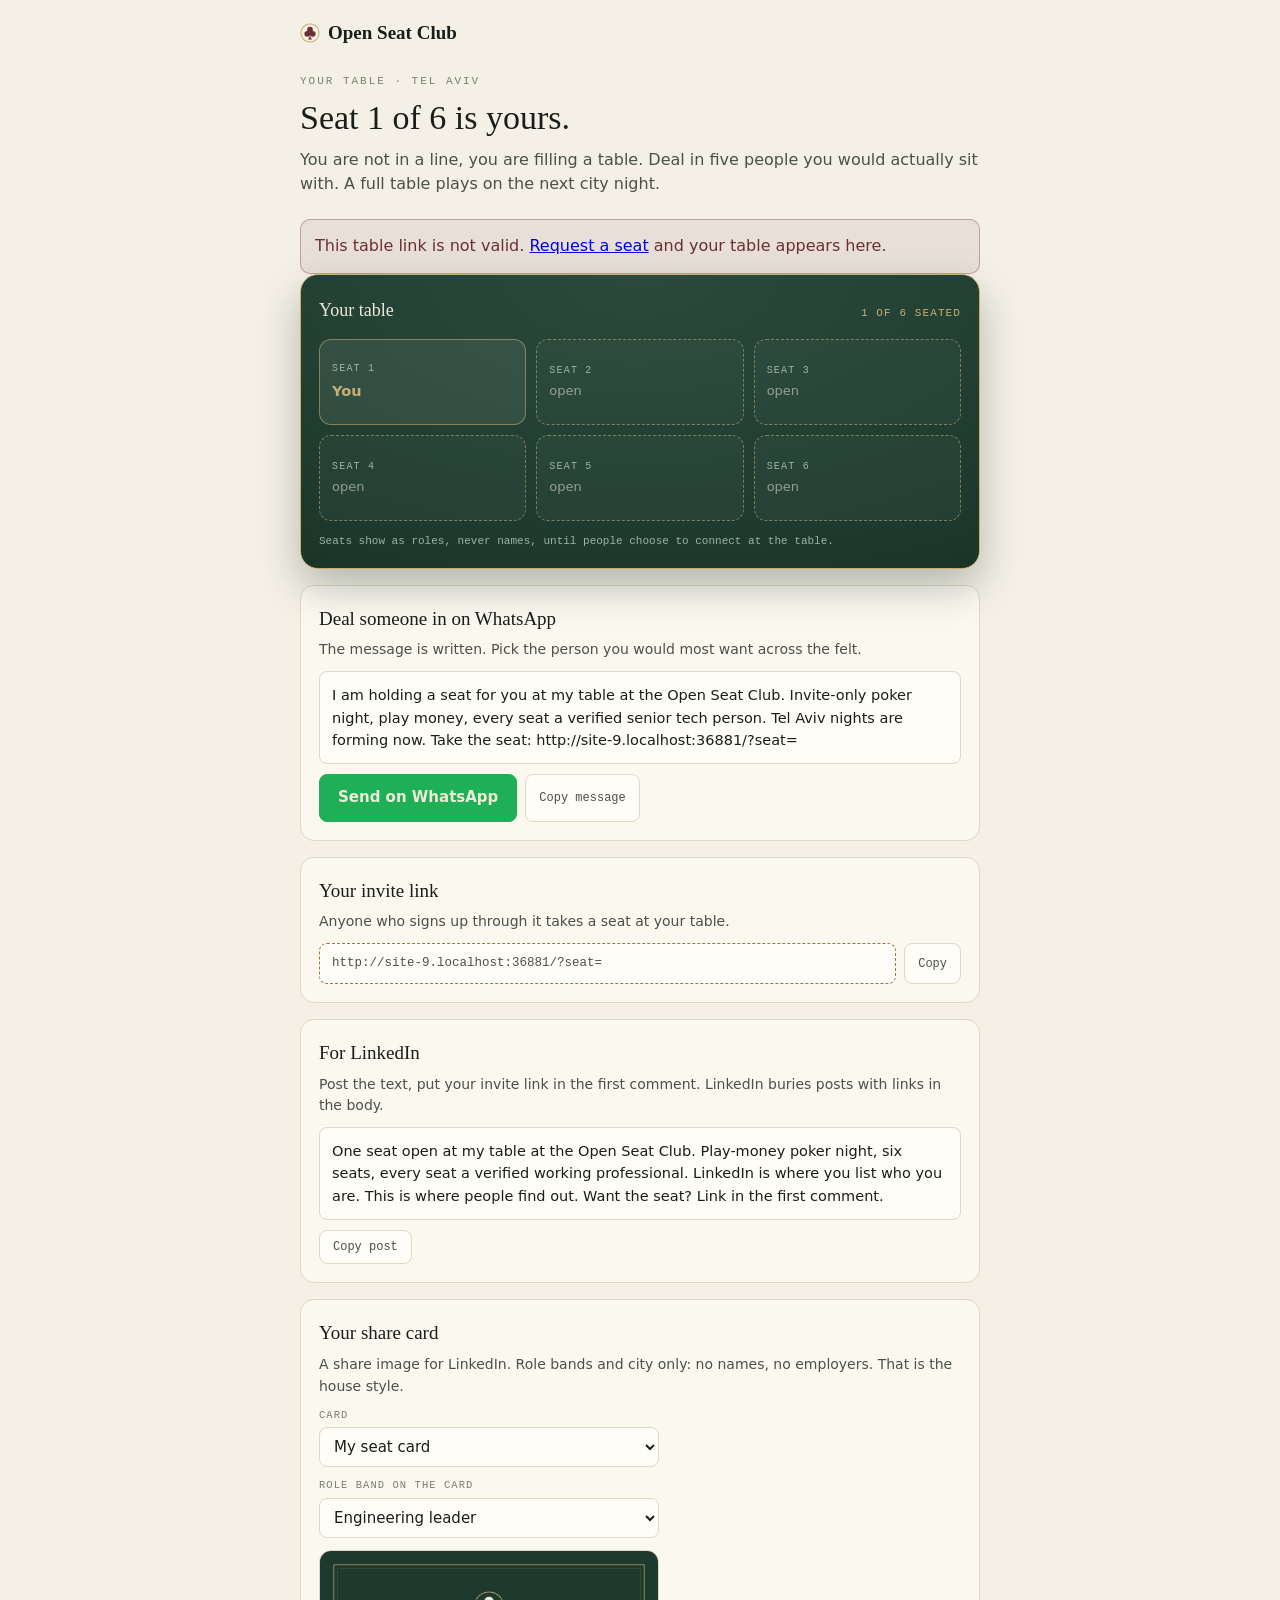
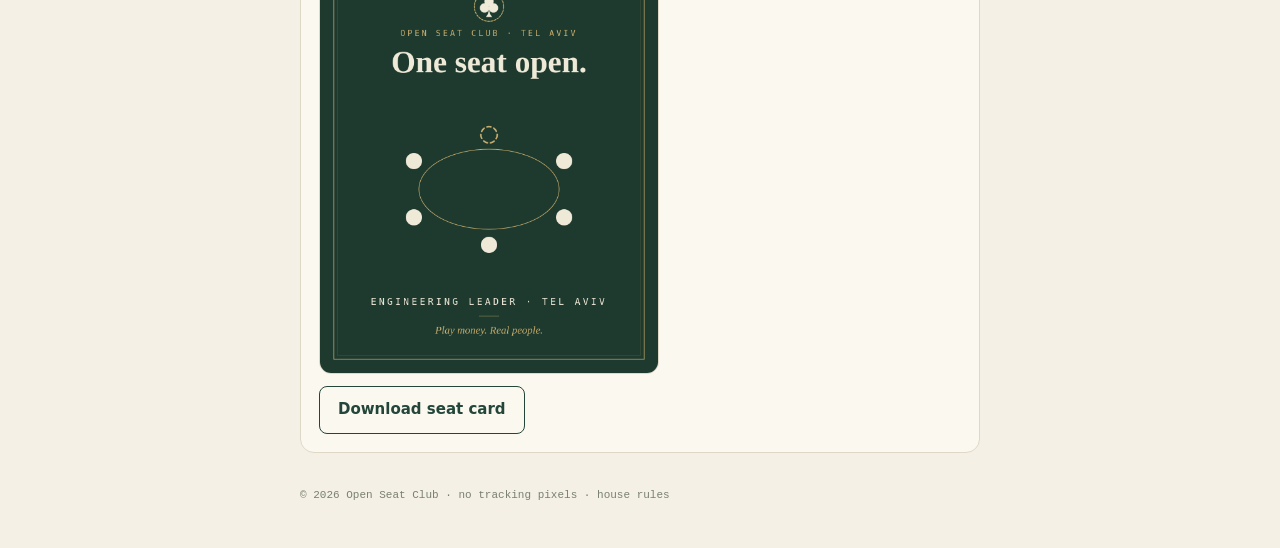
==== commit e6a817ac: "race copy fix (ten founding seats), tell-question card, table-card generator" ====
--- a/site/table.html
+++ b/site/table.html
@@ -118,8 +118,13 @@
   </div>
 
   <div class="card">
-    <h2>Your seat card</h2>
-    <p class="small">A share image for LinkedIn. Role band and city only: no names, no employers. That is the house style.</p>
+    <h2>Your share card</h2>
+    <p class="small">A share image for LinkedIn. Role bands and city only: no names, no employers. That is the house style.</p>
+    <label for="cardtype">Card</label>
+    <select id="cardtype">
+      <option value="seat">My seat card</option>
+      <option value="table">The table card (the room, one seat open)</option>
+    </select>
     <label for="role">Role band on the card</label>
     <select id="role">
       <option>Engineering leader</option>
@@ -134,6 +139,14 @@
     <div class="btnrow">
       <a class="btn ghost" id="dl" download="open-seat-club-seat-card.png" href="#">Download seat card</a>
     </div>
+  </div>
+
+  <div class="card" id="tellcard" style="display:none">
+    <h2>Today's tell question</h2>
+    <p class="small">One tap a day. Twelve taps in, your tell profile starts forming. Skipping costs nothing.</p>
+    <p id="tellq" style="font-family:var(--disp);font-size:17px;margin:6px 0 10px"></p>
+    <div class="btnrow" id="tellopts"></div>
+    <p class="small" id="tellnote" style="margin:10px 0 0"></p>
   </div>
 
   <footer>&copy; 2026 Open Seat Club &middot; no tracking pixels &middot; house rules</footer>
@@ -189,11 +202,16 @@
   }
   renderSeats(1,0);
 
+  var tableData={seats:1,roleBands:[]};
   if(code){
     fetch('/api/table?c='+encodeURIComponent(code)).then(function(r){
       if(!r.ok) throw 0; return r.json();
     }).then(function(d){
-      if(d && d.ok) renderSeats(d.seats,d.pending||0);
+      if(d && d.ok){
+        renderSeats(d.seats,d.pending||0);
+        tableData={seats:d.seats,roleBands:d.roleBands||[]};
+        if(document.getElementById('cardtype').value==='table') redraw();
+      }
       else throw 0;
     }).catch(function(){
       document.getElementById('err').style.display='block';
@@ -258,14 +276,103 @@
     cx.beginPath(); cx.moveTo(W/2-32,1168); cx.lineTo(W/2+32,1168); cx.stroke();
     cx.fillStyle=GOLD; cx.font='italic 500 34px Spectral, Georgia, serif';
     cx.fillText('Play money. Real people.',W/2,1224);
-    /* refresh preview + download */
+    refreshPreview();
+  }
+  /* table card (4c ruling): the room, role bands + one open seat, never a person */
+  function drawTable(){
+    var W=1080,H=1350,GOLD='#C9AE6E',CREAM='#EFE9D8';
+    var myRole=document.getElementById('role').value;
+    var bands=[myRole].concat(tableData.roleBands||[]).slice(0,6);
+    var open=6-bands.length;
+    cx.fillStyle='#1E3A2E'; cx.fillRect(0,0,W,H);
+    cx.strokeStyle=GOLD; cx.lineWidth=2; cx.strokeRect(44,44,W-88,H-88);
+    cx.strokeStyle='rgba(201,174,110,.45)'; cx.lineWidth=1; cx.strokeRect(56,56,W-112,H-112);
+    pipMark(W/2,166,48,CREAM,GOLD);
+    cx.textAlign='center'; cx.fillStyle=GOLD;
+    mono(26); cx.fillText('OPEN SEAT CLUB · TEL AVIV',W/2,252); monoOff();
+    /* honest headline: say exactly how many seats are open */
+    var words=['','One','Two','Three','Four','Five'];
+    var head = open===0 ? 'This table is dealt.'
+             : open===1 ? 'One seat open.'
+             : words[open]+' seats open.';
+    cx.fillStyle=CREAM; cx.font='600 92px Spectral, Georgia, serif';
+    cx.fillText(head,W/2,362);
+    /* motif: oval with taken seats cream, open seats dashed, first open at top */
+    cx.strokeStyle=GOLD; cx.lineWidth=2;
+    cx.beginPath(); cx.ellipse(W/2,610,210,104,0,0,Math.PI*2); cx.stroke();
+    var spots=[[W/2,478],[W/2+228,536],[W/2+228,688],[W/2,742],[W/2-228,688],[W/2-228,536]];
+    for(var i=0;i<6;i++){
+      var taken = open>0 ? (i>0 && i<=bands.length) : (i<bands.length);
+      if(taken){ cx.fillStyle=CREAM; cx.beginPath(); cx.arc(spots[i][0],spots[i][1],24,0,Math.PI*2); cx.fill(); }
+      else { cx.save(); cx.strokeStyle=GOLD; cx.lineWidth=5; cx.setLineDash([12,9]); cx.lineCap='round';
+             cx.beginPath(); cx.arc(spots[i][0],spots[i][1],24,0,Math.PI*2); cx.stroke(); cx.restore(); }
+    }
+    /* the room, as a list: roles only */
+    var y=856;
+    for(var s=0;s<6;s++){
+      cx.fillStyle='#9FB3A3'; mono(20); cx.textAlign='left';
+      cx.fillText('SEAT '+(s+1),140,y); monoOff();
+      cx.font='400 34px Spectral, Georgia, serif';
+      if(s<bands.length){ cx.fillStyle=CREAM; cx.fillText(bands[s],340,y); }
+      else { cx.fillStyle=GOLD; cx.fillText('Open',340,y); }
+      y+=56;
+    }
+    cx.textAlign='center';
+    cx.strokeStyle=GOLD; cx.lineWidth=1;
+    cx.beginPath(); cx.moveTo(W/2-32,1188); cx.lineTo(W/2+32,1188); cx.stroke();
+    cx.fillStyle=GOLD; cx.font='italic 500 34px Spectral, Georgia, serif';
+    cx.fillText('Play money. Real people.',W/2,1244);
+    refreshPreview();
+  }
+  function refreshPreview(){
     var url=cv.toDataURL('image/png');
+    var dl=document.getElementById('dl');
     document.getElementById('cardprev').src=url;
-    document.getElementById('dl').href=url;
+    dl.href=url;
+    dl.download='open-seat-club-'+(document.getElementById('cardtype').value==='table'?'table':'seat')+'-card.png';
+  }
+  function redraw(){
+    if(document.getElementById('cardtype').value==='table') drawTable();
+    else draw(document.getElementById('role').value);
   }
   var sel=document.getElementById('role');
-  sel.addEventListener('change',function(){ draw(sel.value); });
+  sel.addEventListener('change',redraw);
+  document.getElementById('cardtype').addEventListener('change',redraw);
   draw(sel.value);
+
+  /* daily tell question: shows only when the API is live and the code is
+     verified; otherwise the card stays hidden (no broken promises). */
+  function tellNote(msg){ document.getElementById('tellnote').textContent=msg; }
+  function renderTell(d){
+    var card=document.getElementById('tellcard');
+    var opts=document.getElementById('tellopts');
+    document.getElementById('tellq').textContent=d.question;
+    while(opts.firstChild) opts.removeChild(opts.firstChild);
+    if(d.answered!==null && d.answered!==undefined){
+      tellNote('Noted. Your profile has '+d.profileSize+' answers. Tomorrow deals the next one.');
+    } else {
+      d.answers.forEach(function(label,i){
+        var b=document.createElement('button');
+        b.className='mini'; b.type='button'; b.textContent=label;
+        b.addEventListener('click',function(){
+          fetch('/api/tell',{method:'POST',headers:{'Content-Type':'application/json'},
+            body:JSON.stringify({c:code,day:d.day,choice:i})})
+          .then(function(r){ if(!r.ok) throw 0; return r.json(); })
+          .then(function(res){
+            while(opts.firstChild) opts.removeChild(opts.firstChild);
+            tellNote('Noted. Your profile has '+res.profileSize+' answers. Tomorrow deals the next one.');
+          }).catch(function(){ tellNote('That did not save. Nothing lost; try again in a moment.'); });
+        });
+        opts.appendChild(b);
+      });
+    }
+    card.style.display='block';
+  }
+  if(code){
+    fetch('/api/tell?c='+encodeURIComponent(code)).then(function(r){
+      if(!r.ok) throw 0; return r.json();
+    }).then(function(d){ if(d && d.ok) renderTell(d); }).catch(function(){ /* stays hidden */ });
+  }
 })();
 </script>
 </body>
